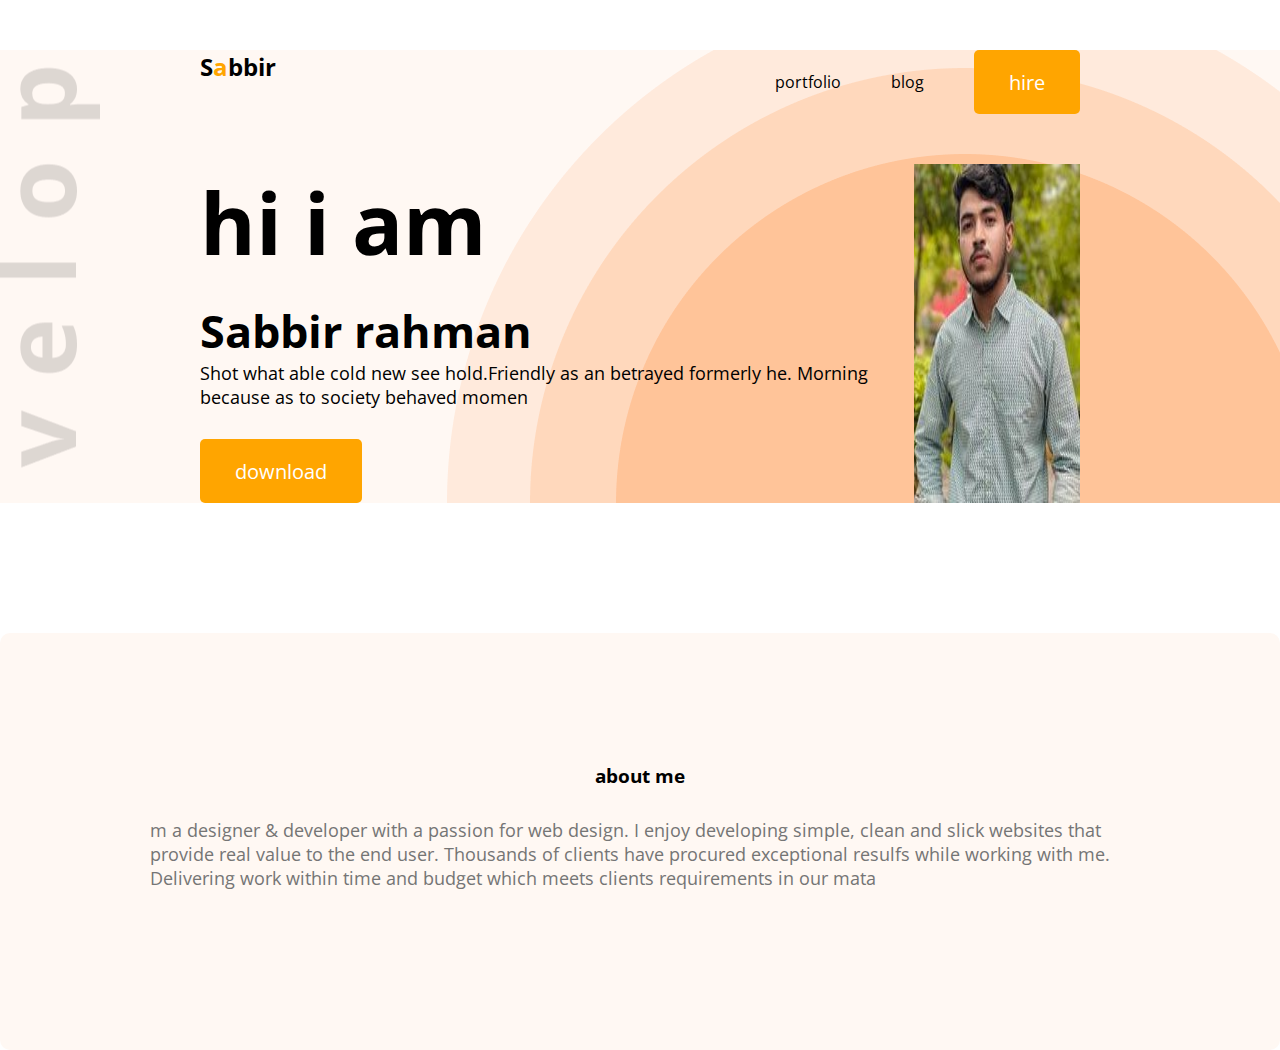
==== developer-portfolio/index.html @ f82d4d73 "added skills content" ====
<!DOCTYPE html>
<html lang="en">

<head>
    <meta charset="UTF-8">
    <meta http-equiv="X-UA-Compatible" content="IE=edge">
    <meta name="viewport" content="width=device-width, initial-scale=1.0">
    <title>developer portfolio</title>
    <link rel="preconnect" href="https://fonts.googleapis.com">
    <link rel="preconnect" href="https://fonts.gstatic.com" crossorigin>
    <link href="https://fonts.googleapis.com/css2?family=Open+Sans&display=swap" rel="stylesheet">
    <link rel="stylesheet" href="stayels/portfolio.css">
</head>

<body>
    <header class="header">
        <nav>
            <h2 class="nav-title">S<span class="text-primary">a</span>bbir</h2>
            <ul>
                <li>portfolio</li>
                <li>blog</li>
                <li><button class="btn-primary">hire</button></li>
            </ul>
        </nav>
        <div>
            <div class="banner">
                <div>
                    <h3 class="banner-title">hi i am</h3>
                    <h1 class="banner-sub-title">Sabbir rahman</h1>
                    <p class="banner-description">Shot what able cold new see hold.Friendly as an betrayed formerly
                    he. Morning because as to society behaved momen</p>
                    <button class="btn-primary">download</button>
               </div>
                <img src="images/sabbirss.jpg" alt="">
            </div>
        </div>
        
       
    </header>
    <main>
         <section class="about me"> 
          <h3 class="section-title">about me</h3>
          <p class="section-description"> m a designer & developer with a passion for web design. I enjoy developing simple, clean and 
            slick websites that provide real value to the end user. Thousands of clients have procured 
            exceptional resulfs while working with me. Delivering work within time and budget which meets 
            clients requirements in our mata</p>
         </section>
    </main>
    <footer>

    </footer>

</body>

</html>
---- developer-portfolio/stayels/portfolio.css ----
* {
    margin: 0;
    font-family: 'Open Sans', sans-serif;
}
    

nav{
    display: flex;
    justify-content: space-between;
    margin: 50px 200px;
}
 .nav title{
    font-weight: 800;
    font-size: 45px;
 }
nav ul{
    display: flex;
    align-items: center;
}
nav li{
    list-style: none;
    margin-left: 50px;
}
.text-primary{
    color: orange;
}
.btn-primary{
    color: white;
    font-weight: 700px;
    font-size: 20px;
    border: 0px;
    padding: 18px 35px;
    height: 64px;
    border-radius: 5px;
    background: orange;
}
.banner{
    display: flex;
    margin:0 200px;
}
.banner-title{
    font-weight: 700px;
    font-size: 85px;
    margin-bottom: 20px;

}
.banner-sub-title{
    font-weight: 600px;
    font-size: 45px;
}
.banner-description{
    font-size: 18px;
    margin-bottom: 30px;
}
.header{
    background-color: #fff8f3;
    background-image: url('../images/header_bg.png'), url('../images/developer.png');
    background-repeat: no-repeat; 
    background-position: bottom right,left;
}
.main{
    max-width: 1140px;
    margin: 0 auto;
}
.about{
   margin-top: 130px;
   background: #fff8f3;
   border-radius: 10px;
   padding: 130px 150px;
}
.section-title{
   text-align: center;
   margin-bottom: 30px;
}
.section-description{
  color: #757575;
  font-size: 18px;
  margin-bottom: 30px;
}
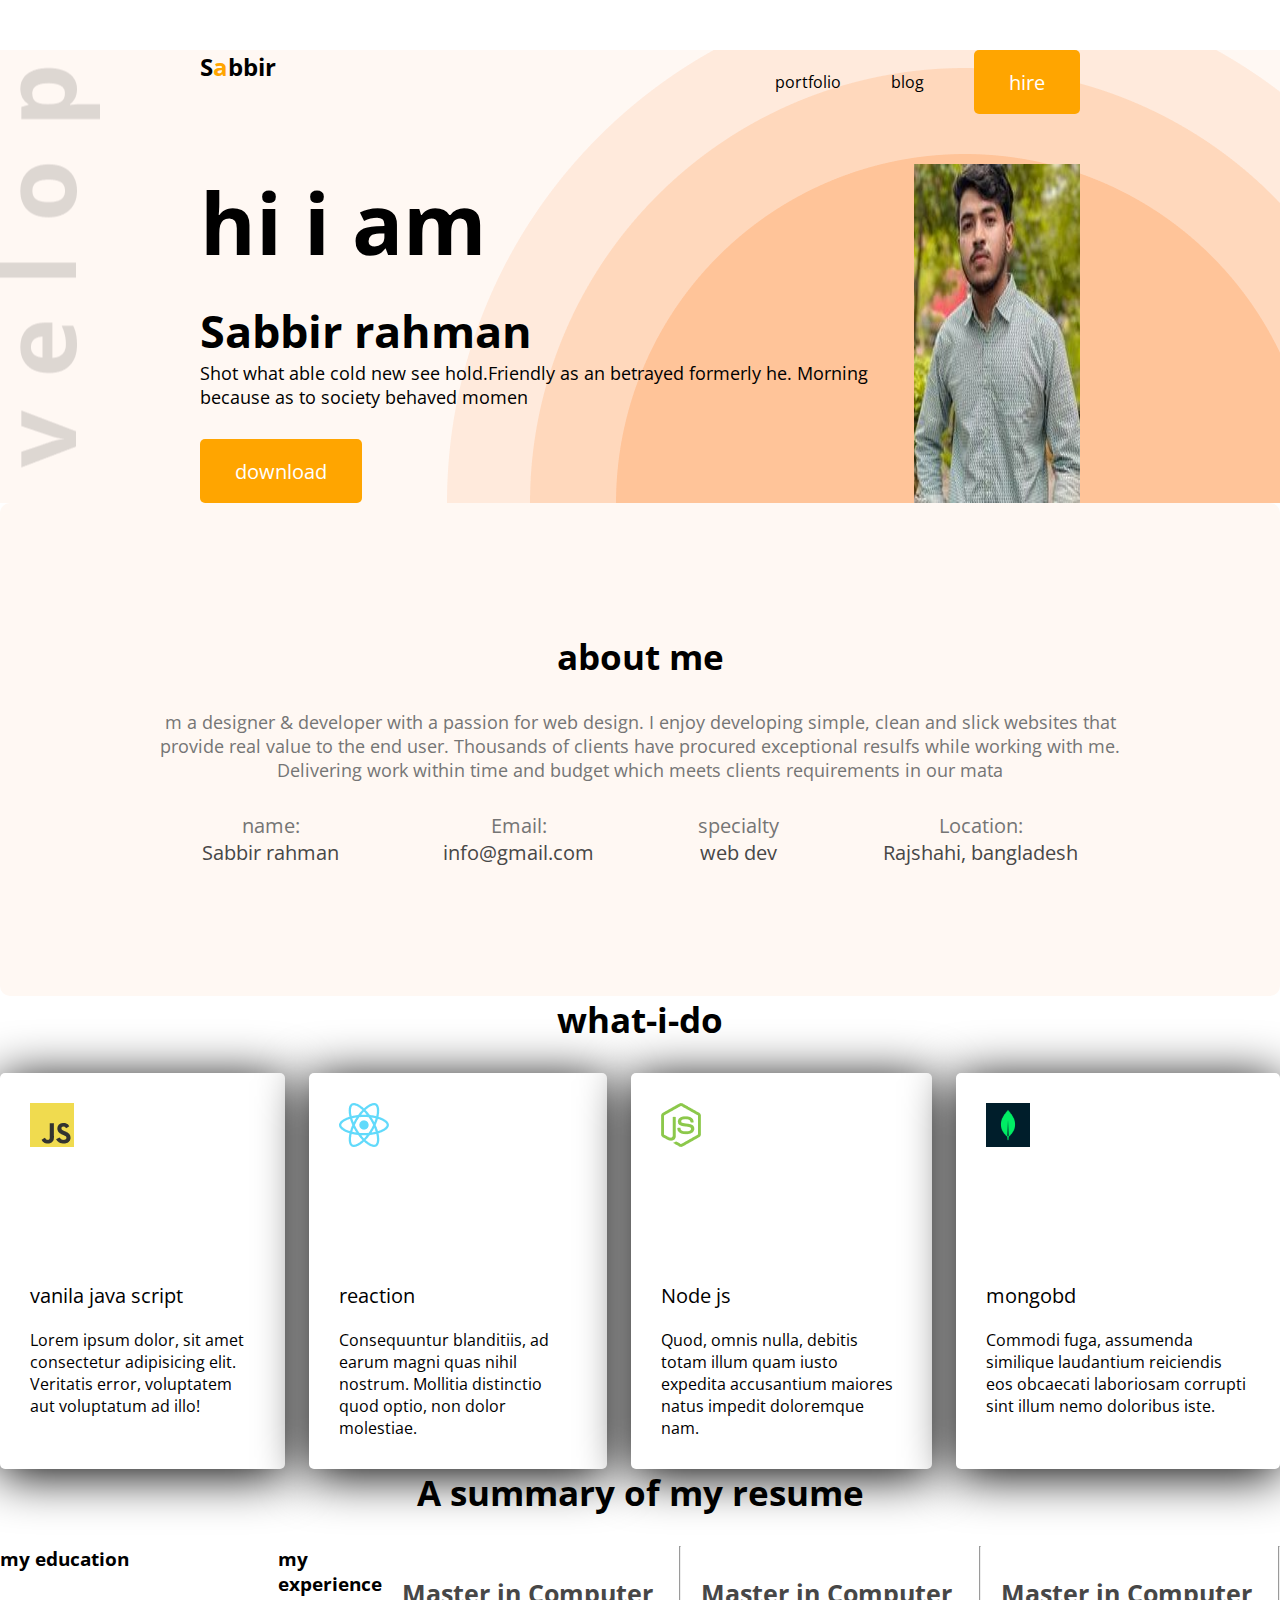
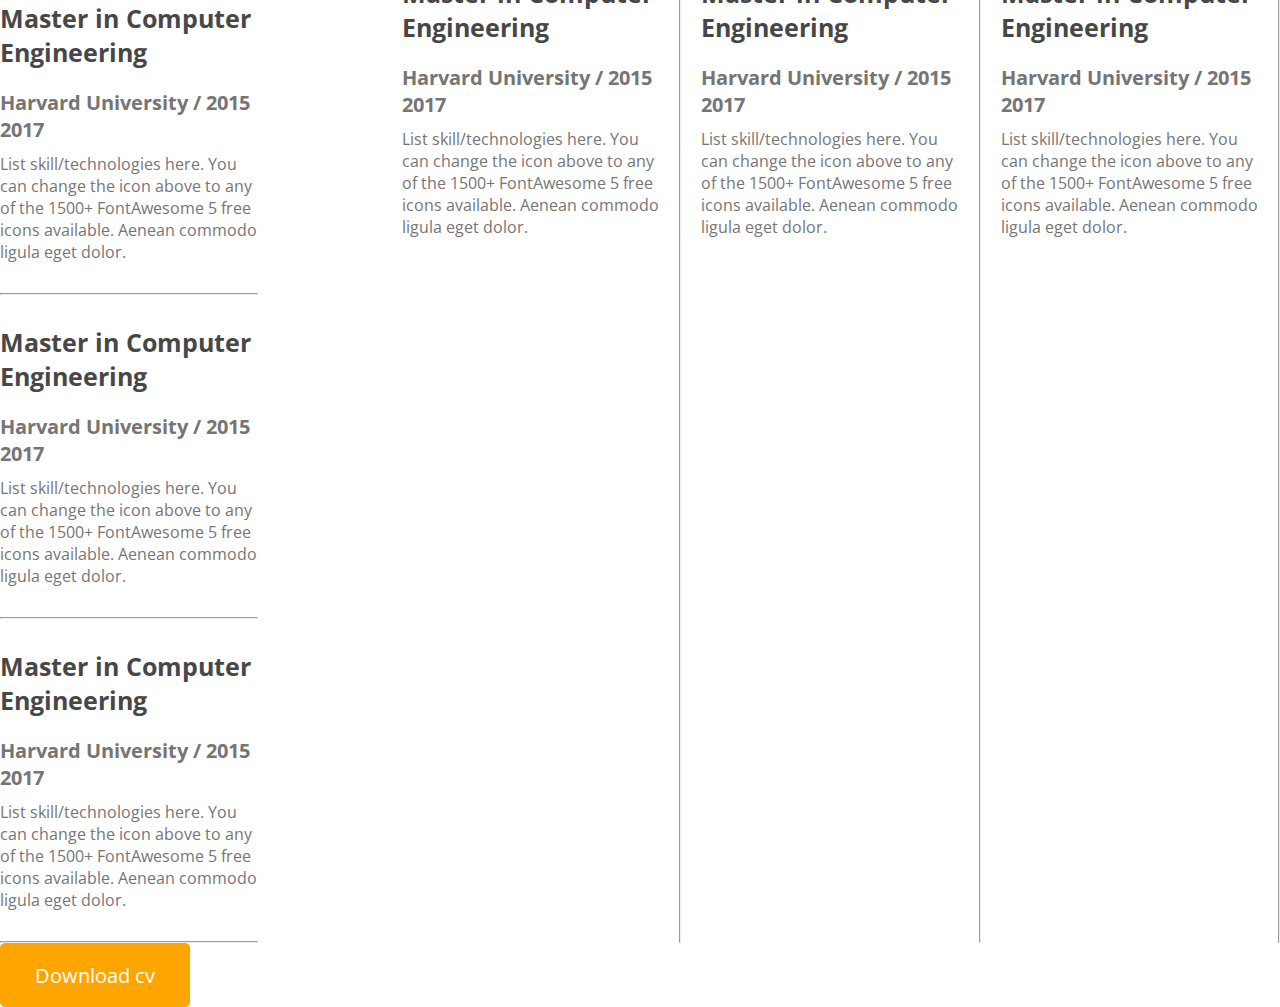
==== commit b3bd88f2: "added skils content" ====
--- a/developer-portfolio/index.html
+++ b/developer-portfolio/index.html
@@ -44,6 +44,107 @@
             slick websites that provide real value to the end user. Thousands of clients have procured 
             exceptional resulfs while working with me. Delivering work within time and budget which meets 
             clients requirements in our mata</p>
+            <div class="about-info-container">
+                <div class="about-info">
+                    <p class="info-title">name:</p>
+                    <p class="info-description">Sabbir rahman</p>
+                </div>
+                <div class="about-info">
+                    <p class="info-title">Email:</p>
+                    <p class="info-description">info@gmail.com</p>
+                </div>
+                <div class="about-info">
+                    <p class="info-title">specialty</p>
+                    <p class="info-description">web dev</p>
+                </div>
+                <div class="about-info">
+                    <p class="info-title">Location:</p>
+                    <p class="info-description">Rajshahi, bangladesh</p>
+                </div>
+            </div>
+         </section>
+         <section class="what-i- do">
+             <h3 class="section-title">what-i-do</h3>
+             <div class="skill-container">
+                <div class="skill">
+                    <img src="images/icons/js.png" alt="">
+                    <p class="skill-title">vanila java script</p>
+                    <p class="skill-description">Lorem ipsum dolor, sit amet consectetur adipisicing elit. Veritatis error, voluptatem aut voluptatum ad illo!</p>
+                </div>
+                <div class="skill">
+                    <img src="images/icons/react.png" alt="">
+                    <p class="skill-title">reaction</p>
+                    <p class="skill-description">Consequuntur blanditiis, ad earum magni quas nihil nostrum. Mollitia distinctio quod optio, non dolor molestiae.</p>
+                </div>
+                <div class="skill">
+                    <img src="images/icons/nodejs.png" alt="">
+                    <p class="skill-title">Node js</p>
+                    <p class="skill-description">Quod, omnis nulla, debitis totam illum quam iusto expedita accusantium maiores natus impedit doloremque nam.</p>
+                </div>
+                <div class="skill">
+                    <img src="images/icons/mongo.png" alt="">
+                    <p class="skill-title">mongobd</p>
+                    <p class="skill-description">Commodi fuga, assumenda similique laudantium reiciendis eos obcaecati laboriosam corrupti sint illum nemo doloribus iste.</p>
+                </div>
+             </div>
+         <section class="resume">
+          <h3 class="section-title">A summary of my resume</h3>
+          <div class="resume-conten">
+            <div>
+                <h3 class="resume-title">my education</h3>
+                <div class="resume-item">
+                    <h4 class="title">Master in Computer Engineering</h4>
+                    <h5 class="sub-title">Harvard University / 2015 2017</h5>
+                    <p class="description">List skill/technologies here. You can change the icon above 
+                        to any of the 1500+ FontAwesome 5 free icons available. Aenean 
+                        commodo ligula eget dolor.</p>
+                </div>
+                <hr>
+                <div class="resume-item">
+                    <h4 class="title">Master in Computer Engineering</h4>
+                    <h5 class="sub-title">Harvard University / 2015 2017</h5>
+                    <p class="description">List skill/technologies here. You can change the icon above 
+                        to any of the 1500+ FontAwesome 5 free icons available. Aenean 
+                        commodo ligula eget dolor.</p>
+                </div>
+                <hr>
+                <div class="resume-item">
+                    <h4 class="title">Master in Computer Engineering</h4>
+                    <h5 class="sub-title">Harvard University / 2015 2017</h5>
+                    <p class="description">List skill/technologies here. You can change the icon above 
+                        to any of the 1500+ FontAwesome 5 free icons available. Aenean 
+                        commodo ligula eget dolor.</p>
+                </div>
+             <hr>
+            </div>
+            <h3 class="resume-title">my experience</h3>
+            <div class="resume-item">
+                <h4 class="title">Master in Computer Engineering</h4>
+                <h5 class="sub-title">Harvard University / 2015 2017</h5>
+                <p class="description">List skill/technologies here. You can change the icon above 
+                    to any of the 1500+ FontAwesome 5 free icons available. Aenean 
+                    commodo ligula eget dolor.</p>
+            </div>
+         <hr>         <div class="resume-item">
+            <h4 class="title">Master in Computer Engineering</h4>
+            <h5 class="sub-title">Harvard University / 2015 2017</h5>
+            <p class="description">List skill/technologies here. You can change the icon above 
+                to any of the 1500+ FontAwesome 5 free icons available. Aenean 
+                commodo ligula eget dolor.</p>
+        </div>
+     <hr>         <div class="resume-item">
+        <h4 class="title">Master in Computer Engineering</h4>
+        <h5 class="sub-title">Harvard University / 2015 2017</h5>
+        <p class="description">List skill/technologies here. You can change the icon above 
+            to any of the 1500+ FontAwesome 5 free icons available. Aenean 
+            commodo ligula eget dolor.</p>
+    </div>
+ <hr>
+
+          </div>
+          <div>
+            <button class="btn-primary">Download cv</button>
+          </div>
          </section>
     </main>
     <footer>
--- a/developer-portfolio/stayels/portfolio.css
+++ b/developer-portfolio/stayels/portfolio.css
@@ -60,20 +60,79 @@
 }
 .main{
     max-width: 1140px;
-    margin: 0 auto;
+    margin: 0 auto;   
+}
+.section{
+    margin-top: 130px;
 }
 .about{
-   margin-top: 130px;
-   background: #fff8f3;
-   border-radius: 10px;
-   padding: 130px 150px;
+    background: #fff8f3;
+    border-radius: 10px;
+    padding: 130px 150px;
+    text-align: center;
 }
 .section-title{
    text-align: center;
+   font-weight: 700;
+   font-size: 35px;
    margin-bottom: 30px;
 }
 .section-description{
   color: #757575;
   font-size: 18px;
   margin-bottom: 30px;
-}+}
+.about-info-container{
+    display: flex;
+    justify-content: space-around;
+}
+.about .info-title{
+    font-size: 20px;
+    color: #757575;
+}
+.info-description{
+    font-weight: 700px;
+    font-size: 20px;
+    color: #474747;
+}
+.skill-container{
+    display: flex;
+    gap: 24px;
+}
+.skill{
+    background: #ffff;
+    box-shadow: 0px 6px 50px rgba(0, 0, 0, 06);
+    border-radius: 5px;
+    padding: 30px;
+}
+.skill-title{
+    font-weight: 700px;
+    font-size: 20px;
+    margin-top: 130px;
+    margin-bottom: 20px;
+}
+/*resume*/
+.resume-conten{
+    display: flex;
+    gap: 20px;
+}
+.resume .title{
+   font-weight: 700px;
+   font-size: 25px;
+   color: #474747;
+   margin-bottom: 20px;
+
+}
+.resume .sub-title{
+  color: #757575;
+  font-weight: 700px;
+  font-size: 20px;
+  margin-bottom: 10px;
+}
+.resume .description{
+  color: #757575;
+}
+.resume-item{
+    margin-top: 30px;
+    margin-bottom: 30px;
+}
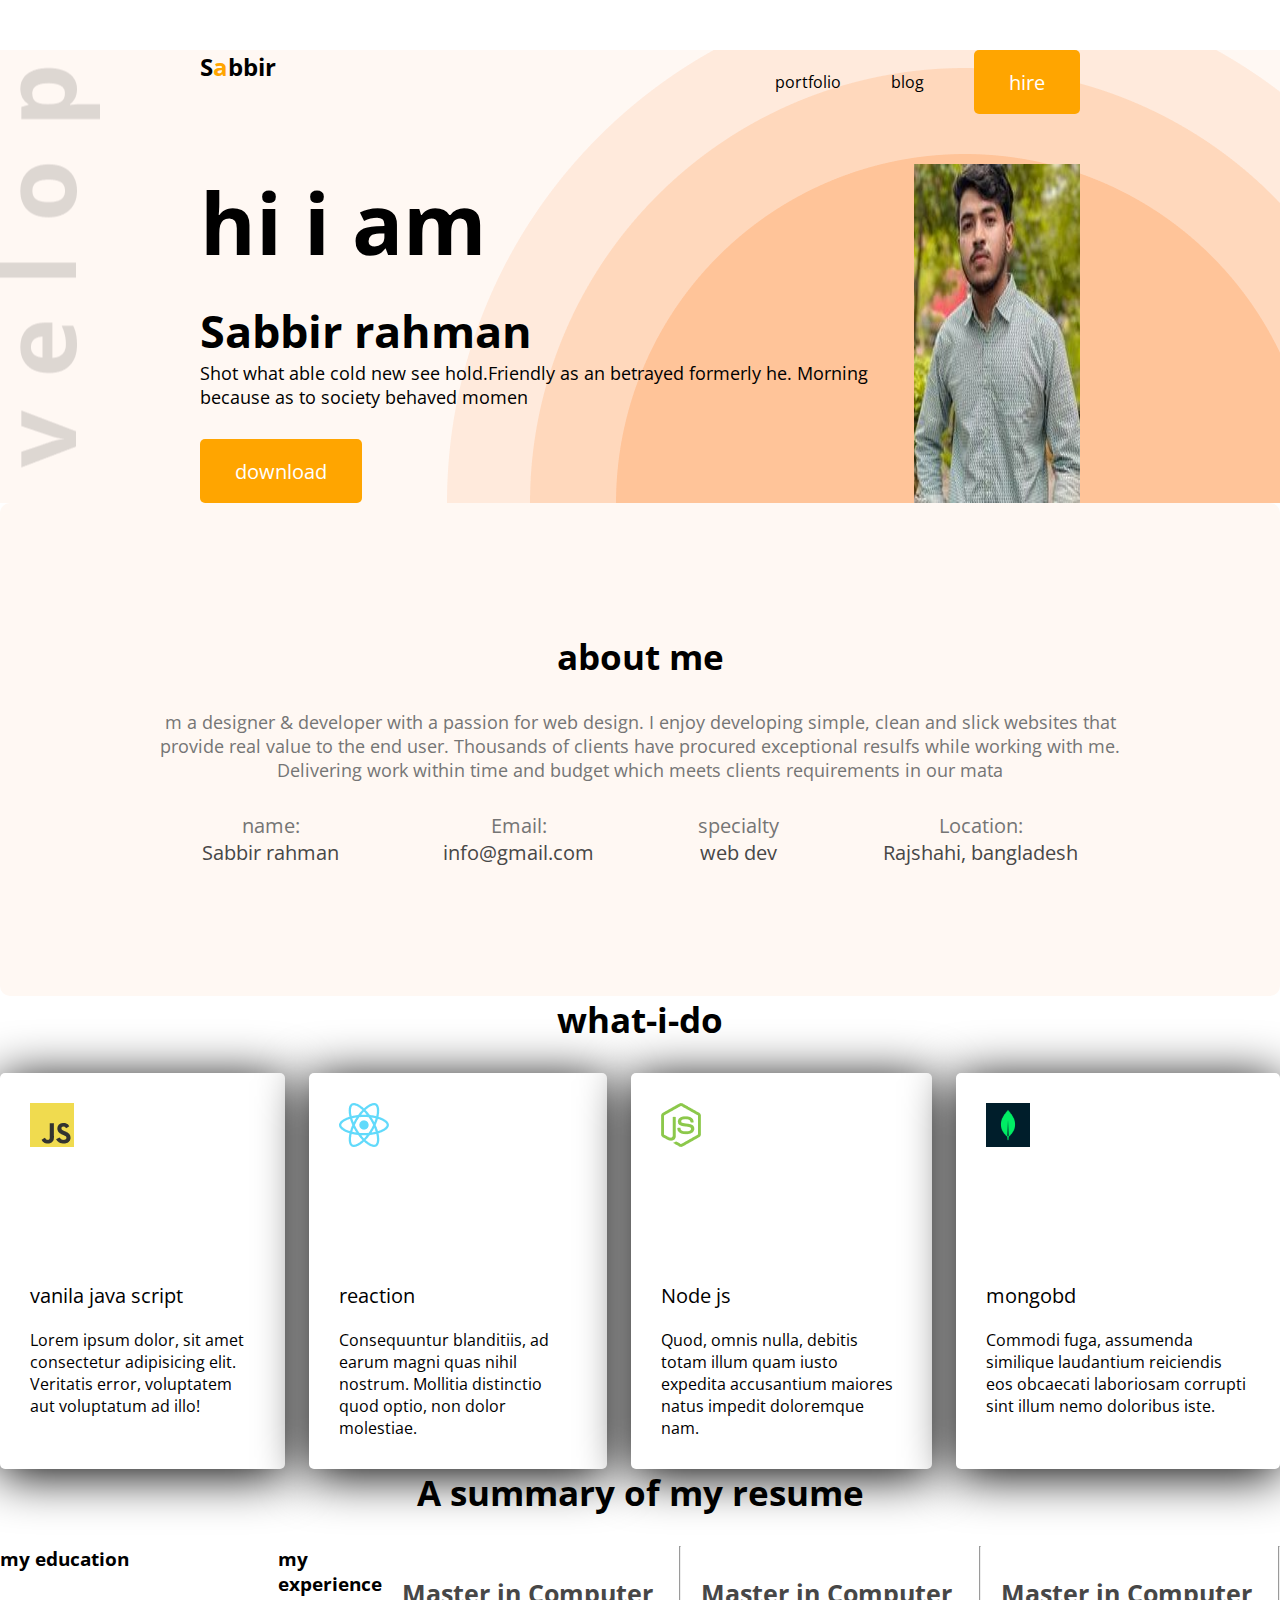
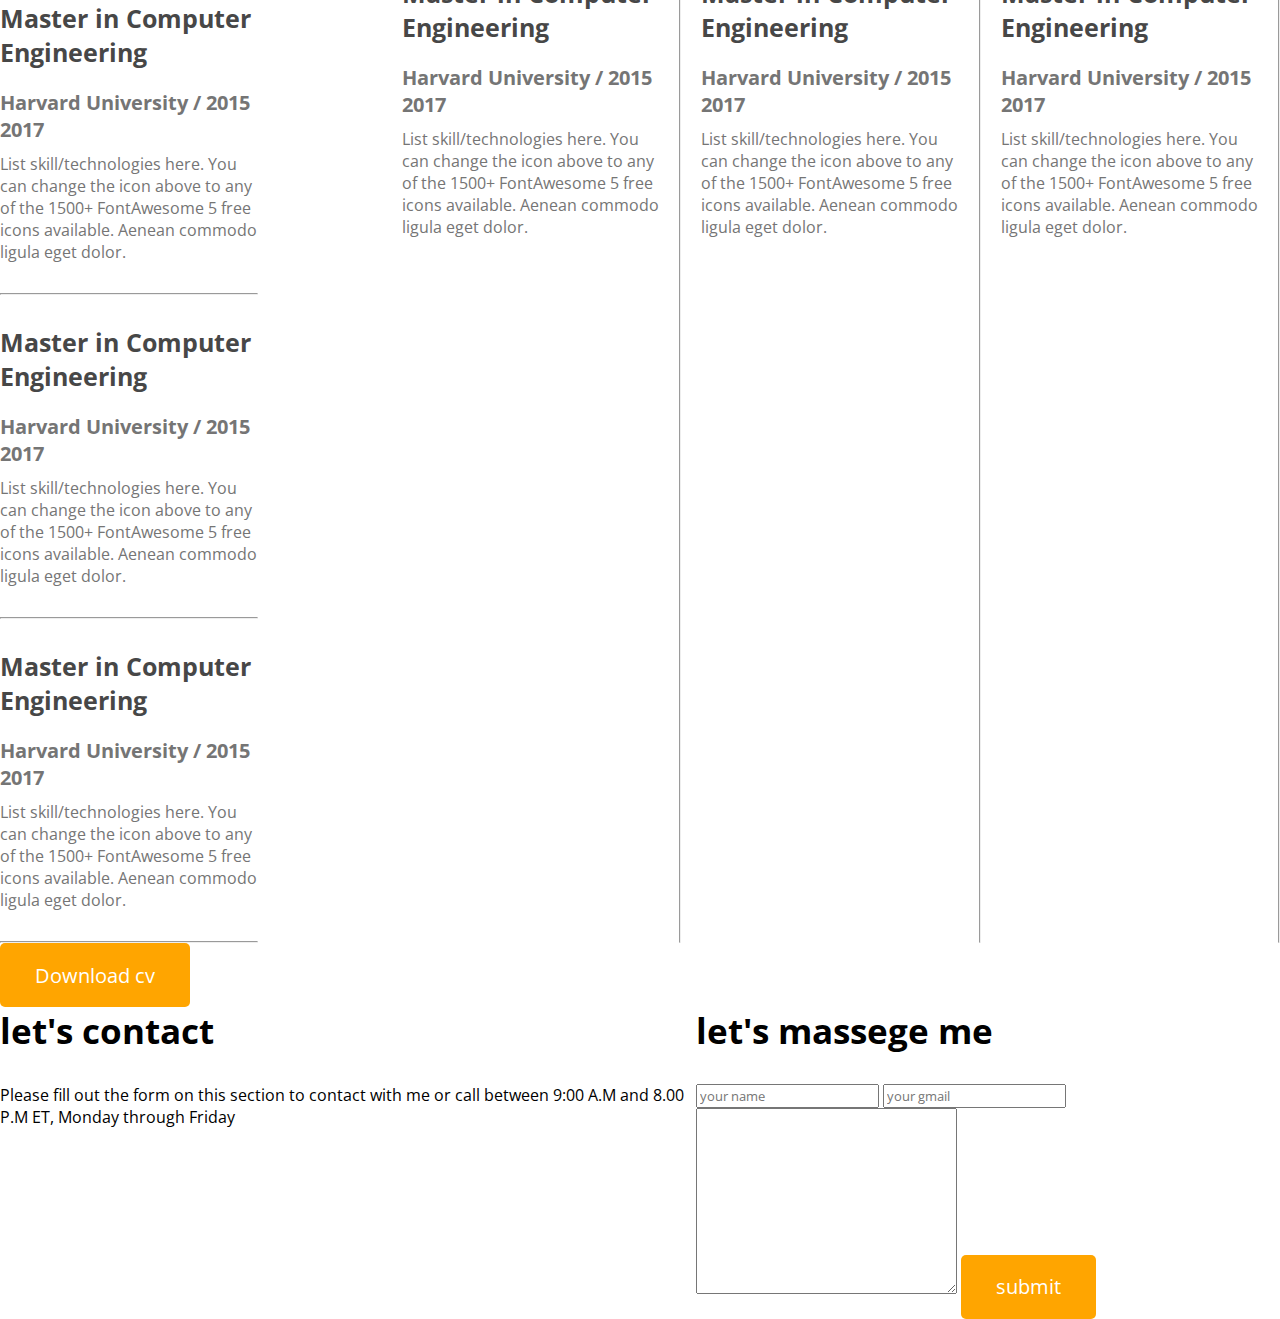
==== commit f2bae2b7: "added skills content" ====
--- a/developer-portfolio/index.html
+++ b/developer-portfolio/index.html
@@ -146,6 +146,27 @@
             <button class="btn-primary">Download cv</button>
           </div>
          </section>
+         <section class="contact">
+            <div>
+              <h3 class="section-title">let's contact</h3>
+              <p>
+                Please fill out the form on this section to contact with me or call between 
+9:00 A.M and 8.00 P.M ET, Monday through Friday
+              </p>
+              <a href="">
+                <img src="/images/icons/facebook.png" alt="">
+              </a> 
+            </div>
+            <div>
+                <h3 class="section-title">let's massege me</h3>
+                <form action="">
+                    <input type="text" name="" id="" placeholder="your name">
+                    <input type="text" name="" id="" placeholder="your gmail">
+                    <textarea name="" id="" cols="30" rows="10"></textarea>
+                    <input class="btn-primary" type="submit" value="submit">
+                </form>
+            </div>
+         </section>
     </main>
     <footer>
 
--- a/developer-portfolio/stayels/portfolio.css
+++ b/developer-portfolio/stayels/portfolio.css
@@ -112,10 +112,6 @@
     margin-bottom: 20px;
 }
 /*resume*/
-.resume-conten{
-    display: flex;
-    gap: 20px;
-}
 .resume .title{
    font-weight: 700px;
    font-size: 25px;
@@ -132,7 +128,18 @@
 .resume .description{
   color: #757575;
 }
+.resume-conten{
+    display: flex;
+    gap: 20px;
+}
 .resume-item{
     margin-top: 30px;
     margin-bottom: 30px;
 }
+/*contact stayels*/
+.contact .section-title{
+  text-align: left;
+}
+.contact{
+    display: flex;
+}